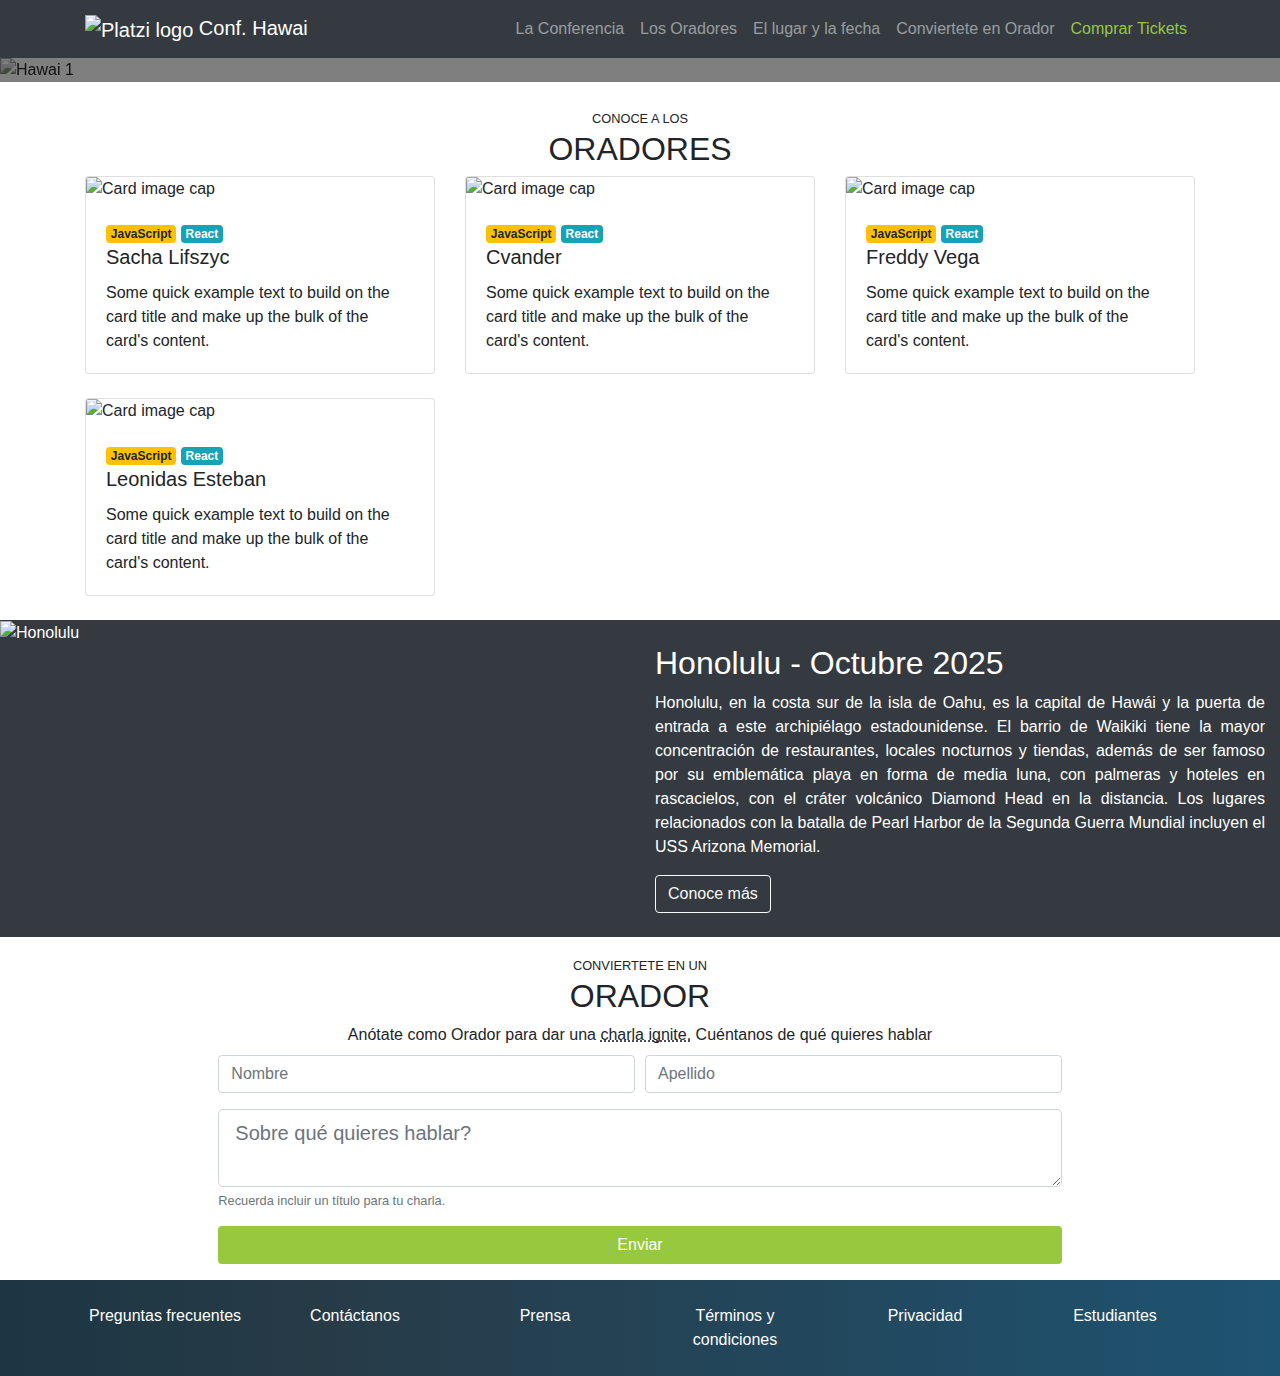
==== index.html @ 94333151 "se añade .gitignore al proyecto" ====
<!doctype html>
<html lang="en">
  <head>
    <!-- Required meta tags -->
    <meta charset="utf-8">
    <meta name="viewport" content="width=device-width, initial-scale=1, shrink-to-fit=no">

    <!-- Bootstrap CSS -->
    <link rel="stylesheet" href="https://stackpath.bootstrapcdn.com/bootstrap/4.3.1/css/bootstrap.min.css" integrity="sha384-ggOyR0iXCbMQv3Xipma34MD+dH/1fQ784/j6cY/iJTQUOhcWr7x9JvoRxT2MZw1T" crossorigin="anonymous">
    <link rel="stylesheet" type="text/css" href="index.css">

    <title>Hello, world!</title>
  </head>
  <body data-spy="scroll" data-target="#navbar" data-offset="57">
    
  <!-- header -->
      <nav id="header" class="navbar navbar-expand-lg navbar-dark bg-dark sticky-top">
        
        <div class="container">
            <a class="navbar-brand" href="#">
              <img src="assets/images/platzi-logo.png" alt="Platzi logo">
              Conf. Hawai
            </a>
            <button class="navbar-toggler" type="button" data-toggle="collapse" data-target="#navbarSupportedContent" aria-controls="navbarSupportedContent" aria-expanded="false" aria-label="Toggle navigation">
              <span class="navbar-toggler-icon"></span>
            </button>

            <div class="collapse navbar-collapse" id="navbar">
              <ul class="navbar-nav ml-auto">
                <li class="nav-item">
                  <a class="nav-link" href="#main">La Conferencia</a>
                </li>
                <li class="nav-item">
                  <a class="nav-link" href="#speakers">Los Oradores</a>
                </li> 
                <li class="nav-item">
                  <a class="nav-link" href="#place-time">El lugar y la fecha</a>
                </li>
                <li class="nav-item">
                  <a class="nav-link" href="#conviertete-en-orador">Conviertete en Orador</a>
                </li>
                <li class="nav-item">
                  <a class="nav-link text-platzi" href="#" data-toggle="modal" data-target="#modalCompra">Comprar Tickets</a>
                </li>
              </ul>
            </div>

        </div>
  </nav>



  <!-- Main -->
<main id="main">

  <div id="carousel" class="carousel slide carousel-fade" data-ride="carousel" data-pause="false">

  <div class="carousel-inner">

    <div class="carousel-item active">
      <img class="d-block w-100" src="assets/images/hawaii.jpg" alt="Hawai 1">
    </div>

    <div class="carousel-item">
      <img class="d-block w-100" src="assets/images/hawaii2.jpg" alt="Hawai 2">
    </div>

    <div class="carousel-item">
      <img class="d-block w-100" src="assets/images/hawaii3.jpeg" alt="Hawai 3">
    </div>

    <div class="overlay carousel-caption">
      <div class="container">
        <div class="row align-items-center">
          <div class="col-md-6 offset-md-6 text-center text-md-right">
            <h1>Platzi Conf. Hawaii</h1>
            <p class="d-none d-md-block">Platzi Conf llega por primera vez a Hawaii!! Un evento para compartir con nuestra comunidad,
              el conocimiento y experiencia de los expertos que están creando el futuro de Internet.
              Ven a Conocer a miembros del Team Platzi, a otros estudiantes de Platzi y a los oradores
              de primer nivel que tenemos para tí. Te esperamos!
            </p>
            <a href="#" class="btn btn-outline-light">Quiero ser orador</a>
            <button type="button" class="btn btn-platzi" data-toggle="modal" data-target="#modalCompra">Comprar Tickets</button>
          </div>
        </div>
      </div>
    </div>

  </div>

</div>

</main>
<!-- Main -->


<!-- speakers -->
<section id="speakers" class="mt-4">
  <div class="container">

    <div class="row">
      <div class="col text-center text-uppercase">
        <small>Conoce a los</small>
        <h2>Oradores</h2>


      </div>
    </div>

    <div class="row">

      <div class="col-12 col-md-6 col-lg-4 mb-4">
        <div class="card" >
            <img class="card-img-top" src="assets/speakers/sacha.jpg" alt="Card image cap">
            <div class="card-body">
              <div class="badges">
                  <span class="badge badge-warning">JavaScript</span>
                  <span class="badge badge-info">React</span>
              </div>
              <h5 class="card-title">Sacha Lifszyc</h5>     
              <p class="card-text">Some quick example text to build on the card title and make up the bulk of the card's content.</p>
            </div>
        </div>
      </div>

      <div class="col-12 col-md-6 col-lg-4 mb-4">
        <div class="card" >
            <img class="card-img-top" src="assets/speakers/cvander.jpeg" alt="Card image cap">
            <div class="card-body">
              <div class="badges">
                  <span class="badge badge-warning">JavaScript</span>
                  <span class="badge badge-info">React</span>
              </div>
              <h5 class="card-title">Cvander</h5>
              <p class="card-text">Some quick example text to build on the card title and make up the bulk of the card's content.</p>
            </div>
        </div>
      </div>

      <div class="col-12 col-md-6 col-lg-4 mb-4">
        <div class="card" >
            <img class="card-img-top" src="assets/speakers/freddy.jpeg" alt="Card image cap">
            <div class="card-body">
              <div class="badges">
                  <span class="badge badge-warning">JavaScript</span>
                  <span class="badge badge-info">React</span>
              </div>
              <h5 class="card-title">Freddy Vega</h5>
              <p class="card-text">Some quick example text to build on the card title and make up the bulk of the card's content.</p>
            </div>
        </div>
      </div>

      <div class="col-12 col-md-6 col-lg-4 mb-4">
        <div class="card" >
            <img class="card-img-top" src="assets/speakers/leonidas2.jpeg" alt="Card image cap">
            <div class="card-body">
              <div class="badges">
                  <span class="badge badge-warning">JavaScript</span>
                  <span class="badge badge-info">React</span>
              </div>
              <h5 class="card-title">Leonidas Esteban</h5>
              <p class="card-text">Some quick example text to build on the card title and make up the bulk of the card's content.</p>
            </div>
        </div>
      </div>

    </div>
  </div>
</section>
<!-- speakers -->


<!-- lugar y fecha  -->

<section id="place-time">
  <div class="container-fluid">
    <div class="row">
      <div class="col-12 col-lg-6 pl-0 pr-0">
        <img src="assets/images/honolulu.jpg" alt="Honolulu">
      </div>
      <div class="col-12 col-lg-6 pt-2 pt-4 pb-4 align-self-center">
        <h2>Honolulu - Octubre 2025</h2>
        <p class="text-justify">Honolulu, en la costa sur de la isla de Oahu, es la capital de Hawái y la puerta de entrada a este archipiélago estadounidense. El barrio de Waikiki tiene la mayor concentración de restaurantes, locales nocturnos y tiendas, además de ser famoso por su emblemática playa en forma de media luna, con palmeras y hoteles en rascacielos, con el cráter volcánico Diamond Head en la distancia. Los lugares relacionados con la batalla de Pearl Harbor de la Segunda Guerra Mundial incluyen el USS Arizona Memorial.</p>
        <a href="https://es.wikipedia.org/wiki/Honolulu" class="btn btn-outline-light" target="_blank">Conoce más</a>
      </div>
    </div>
  </div>
</section>
<!-- lugar y fecha  -->

<!-- conviertete en speaker  -->
<section id="conviertete-en-orador" class="pt-3 pb-3">

  <div class="conteiner">

    <div class="row">
      <div class="col text-uppercase text-center">
        <small >Conviertete en un</small>
        <h2>ORADOR</h2>
      </div>
    </div>
    
    <div class="row">
      <div class="col text-center">
        Anótate como Orador para dar una <abbr data-toggle="tooltip" data-placement="bottom" title="Charlas de 5 minutos">charla ignite.</abbr>
        Cuéntanos de qué quieres hablar
      </div>
    </div>

    <div class="row">
      <div class="col col-md-10 offset-md-1 col-lg-8 offset-lg-2 pt-2">

        <form>
          <div class="form-row">
            <div class="form-group col-12 col-md-6">
              <input type="text" class="form-control" placeholder="Nombre">
            </div>
            <div class="form-group col-12 col-md-6">
              <input type="text" class="form-control" placeholder="Apellido">
            </div>
          </div>
          
          <div class="form-row">
          <div class="form-group col">
            <textarea name="text" class="form-control form-control-lg" placeholder="Sobre qué quieres hablar?"></textarea>
            <small class="form-text text-muted">
              Recuerda incluir un título para tu charla.
            </small>
          </div>
        </div>

        <div class="form-row">
          <div class="col">
            <button type="submit" class="btn btn-platzi btn-block">Enviar</button>
          </div>
        </div>

        </form>

      </div>
    </div>

  </div>

</section>

<!-- conviertete en speaker  -->



   <!-- footer -->
    
    <footer id="footer" class="pb-4 pt-4">

      <div class="container">
        
        <div class="row text-center">
          
          <div class="col-12 col-lg">
            <a href="#">Preguntas frecuentes</a>
          </div>
          <div class="col-12 col-lg">
            <a href="#">Contáctanos</a>
          </div>
          <div class="col-12 col-lg">
            <a href="#">Prensa</a>
          </div>
          <div class="col-12 col-lg">
            <a href="#">Términos y condiciones</a>
          </div>
          <div class="col-12 col-lg">
            <a href="#">Privacidad</a>
          </div>
          <div class="col-12 col-lg">
            <a href="#">Estudiantes</a>
          </div>

        </div>

      </div>
      
    </footer>

    <!-- footer -->

<!-- Modal -->
<div class="modal fade" id="modalCompra" tabindex="-1" role="dialog" aria-labelledby="exampleModalCenterTitle" aria-hidden="true">
  <div class="modal-dialog modal-dialog-centered" role="document">
    <div class="modal-content">
      <div class="modal-header">
        <h5 class="modal-title" id="exampleModalCenterTitle">Comprar Tickets</h5>
        <button type="button" class="close" data-dismiss="modal" aria-label="Close">
          <span aria-hidden="true">&times;</span>
        </button>
      </div>
      <div class="modal-body">
        <form>
          <div class="form-row">
            <div class="form-group col">
              <div class="input-group mb-3">
                <div class="input-group-prepend">
                  <span class="input-group-text" id="basic-addon1">@</span>
                </div>
                <input type="text" class="form-control" placeholder="Username" aria-label="Username" aria-describedby="basic-addon1">
              </div>
            </div>
          </div>
        </form>
        <div class="alert alert-warning" role="alert">
          Recibirás un correo de confirmaciónsi sales sorteado!
        </div>
      </div>
      <div class="modal-footer">
        <button type="button" class="btn btn-secondary" data-dismiss="modal">Cancelar</button>
        <button type="button" class="btn btn-platzi">Comprar</button>
      </div>
    </div>
  </div>
</div>
<!-- /Modal -->








    <!-- Optional JavaScript -->
    <!-- jQuery first, then Popper.js, then Bootstrap JS -->
    <script src="https://code.jquery.com/jquery-3.3.1.slim.min.js" integrity="sha384-q8i/X+965DzO0rT7abK41JStQIAqVgRVzpbzo5smXKp4YfRvH+8abtTE1Pi6jizo" crossorigin="anonymous"></script>
    <script src="https://cdnjs.cloudflare.com/ajax/libs/popper.js/1.14.7/umd/popper.min.js" integrity="sha384-UO2eT0CpHqdSJQ6hJty5KVphtPhzWj9WO1clHTMGa3JDZwrnQq4sF86dIHNDz0W1" crossorigin="anonymous"></script>
    <script src="https://stackpath.bootstrapcdn.com/bootstrap/4.3.1/js/bootstrap.min.js" integrity="sha384-JjSmVgyd0p3pXB1rRibZUAYoIIy6OrQ6VrjIEaFf/nJGzIxFDsf4x0xIM+B07jRM" crossorigin="anonymous"></script>
    <script type="text/javascript" src="index.js"></script>
  </body>
</html>
---- index.css ----
.text-platzi{
	color: #97c93e !important;
}

.btn-platzi{
	background-color: #97c93e;
	color: white !important;
}
.btn-platzi:hover{
	background-color: #82ad36;
}

#header img{
	width: 80px;
}

#main .carousel-inner  img{
	max-height: 70vh;
	object-fit: cover;
	filter: grayscale(70%);
}

#carousel{
	position: relative; 
}
#carousel .overlay{
	position: absolute;
	top: 0;
	bottom: 0;
	left: 0;
	right: 0;
	background-color: rgba(0, 0, 0, 0.5);
	color: white;
}

#carousel .overlay .container, 
#carousel .overlay .row{
	height: 100%;
}

#footer{
	background: linear-gradient(90deg,#1c3643,#273b47 25%,#1e5372);
}
#footer a {
	color: white;
}

#place-time{
	background-color: #343a40;
	color: white;
}

#place-time img{
	max-width: 100%;
}
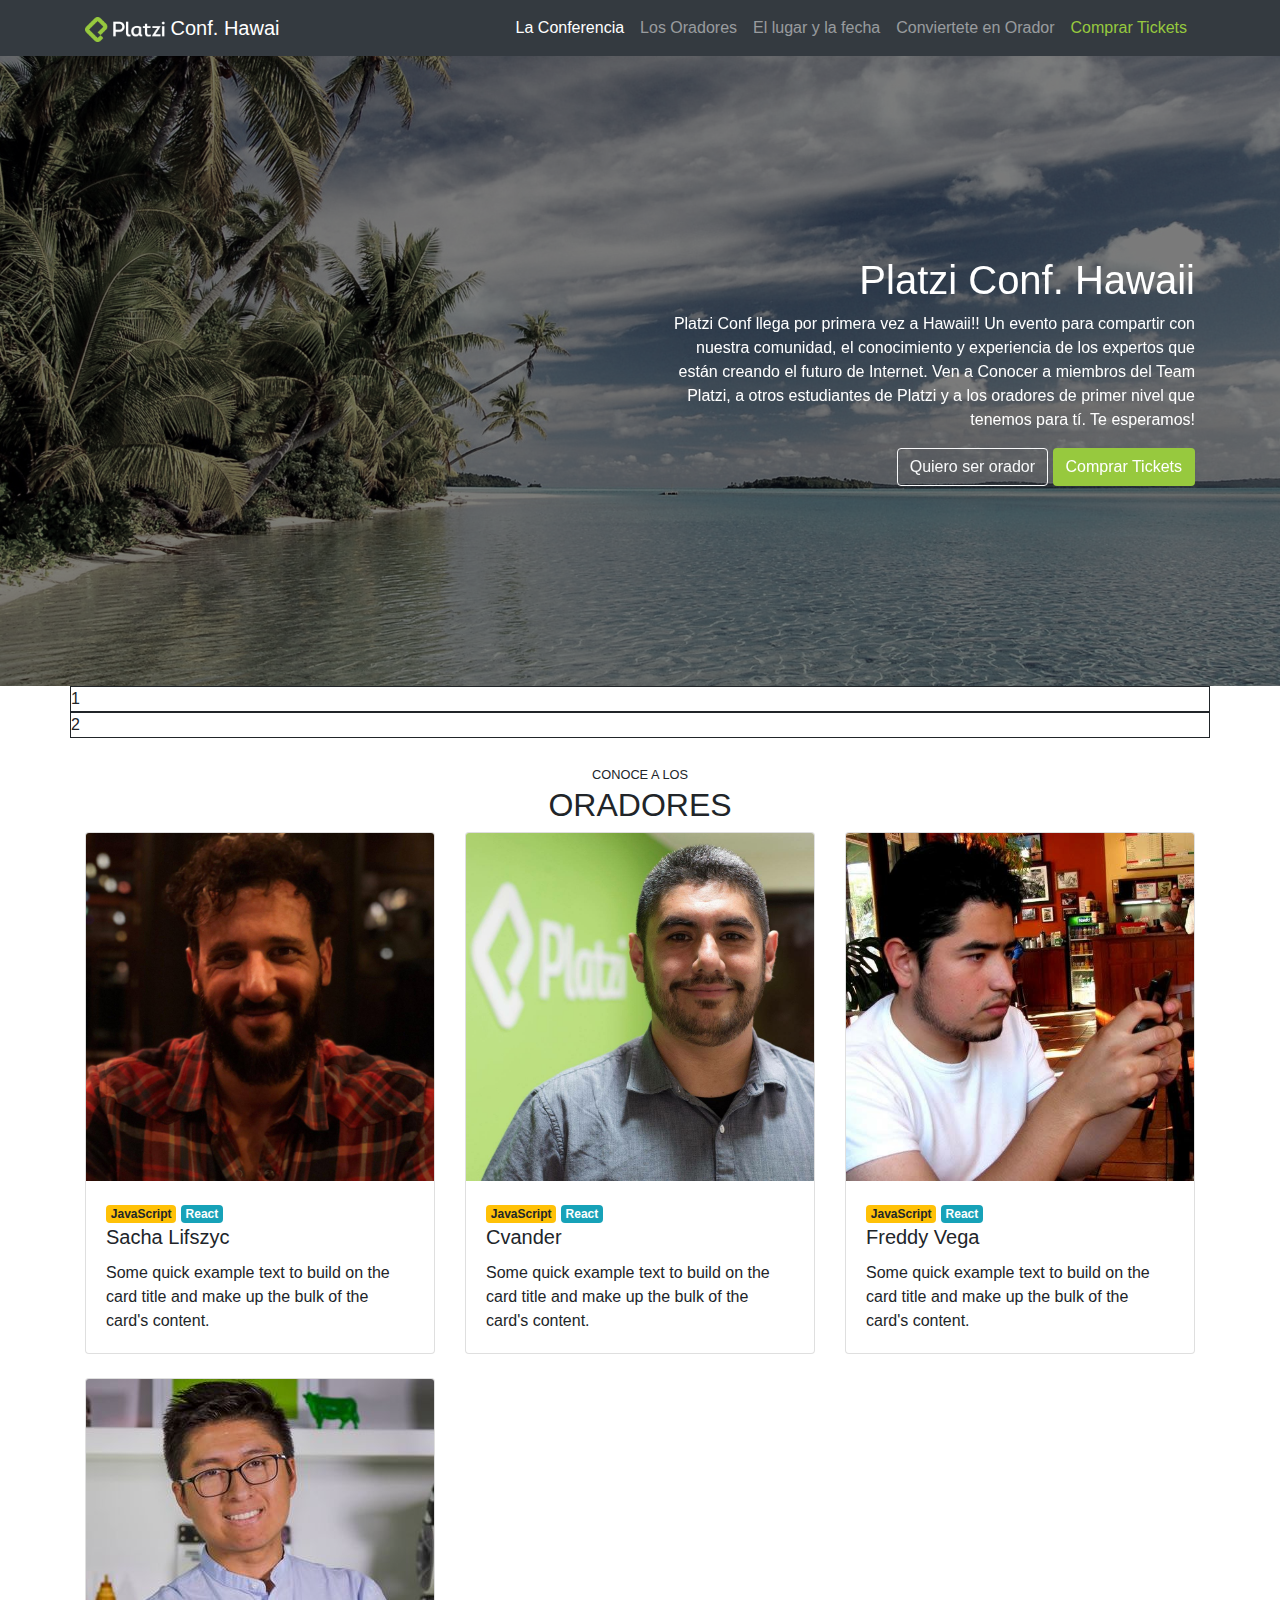
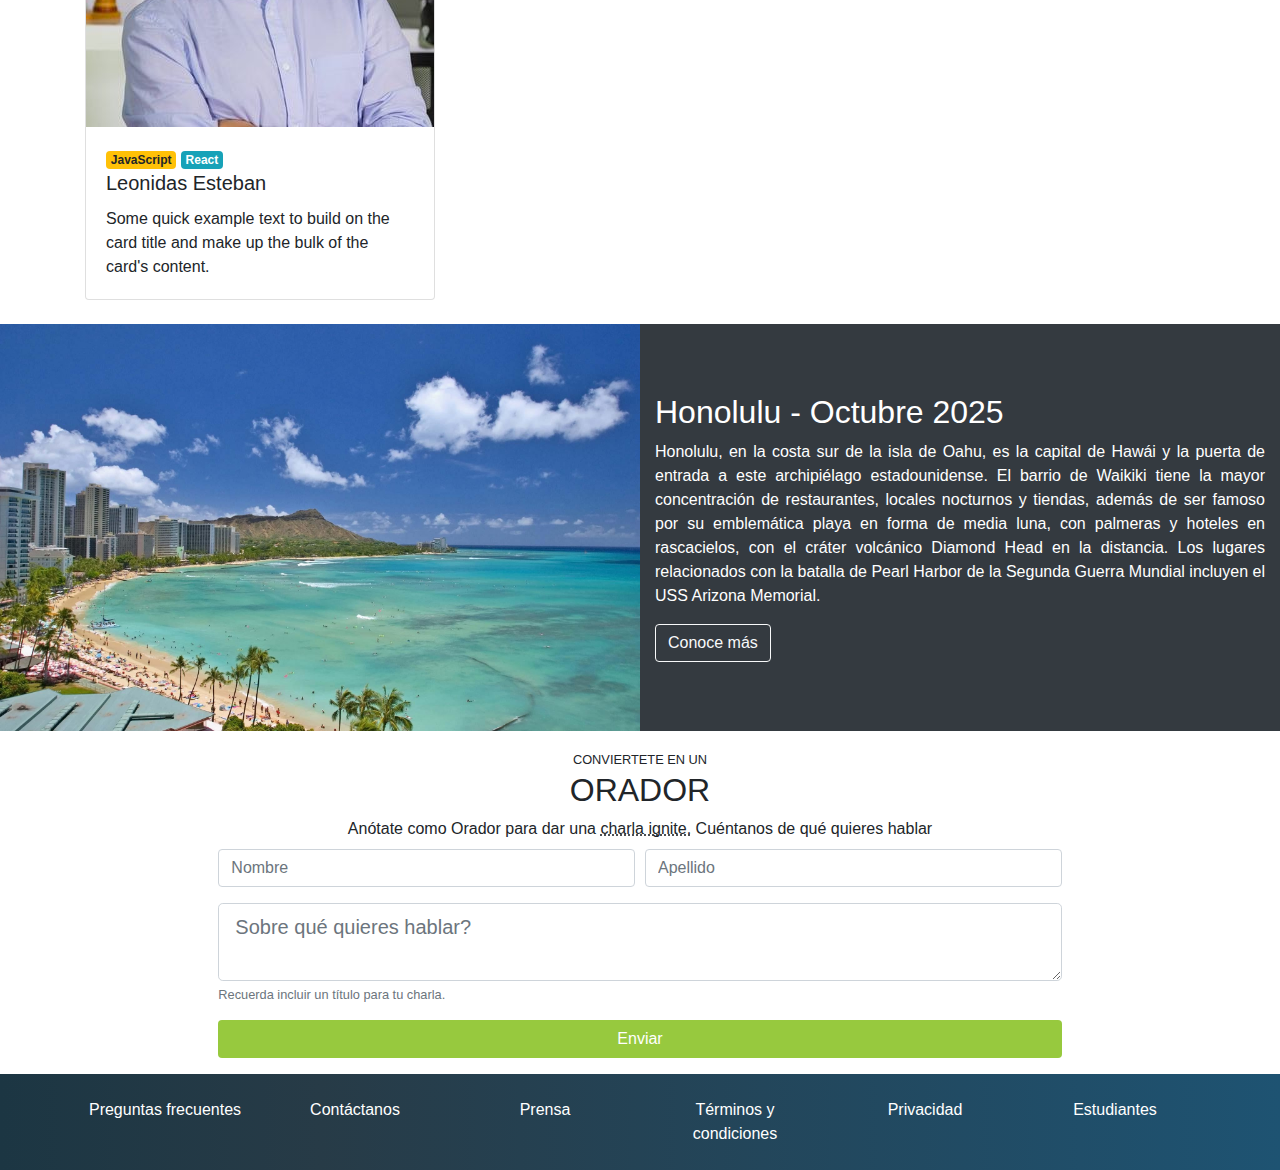
==== commit 7491cafe: "se cambia data-target con id correspondiente al div" ====
--- a/index.html
+++ b/index.html
@@ -21,7 +21,7 @@
               <img src="assets/images/platzi-logo.png" alt="Platzi logo">
               Conf. Hawai
             </a>
-            <button class="navbar-toggler" type="button" data-toggle="collapse" data-target="#navbarSupportedContent" aria-controls="navbarSupportedContent" aria-expanded="false" aria-label="Toggle navigation">
+            <button class="navbar-toggler" type="button" data-toggle="collapse" data-target="#navbar" aria-controls="navbarSupportedContent" aria-expanded="false" aria-label="Toggle navigation">
               <span class="navbar-toggler-icon"></span>
             </button>
 
@@ -81,6 +81,7 @@
             </p>
             <a href="#" class="btn btn-outline-light">Quiero ser orador</a>
             <button type="button" class="btn btn-platzi" data-toggle="modal" data-target="#modalCompra">Comprar Tickets</button>
+
           </div>
         </div>
       </div>
@@ -92,6 +93,16 @@
 
 </main>
 <!-- Main -->
+
+<div class="container">
+  <div class="row" style="border: 1px solid;">
+    1
+  </div>
+  <div class="row" style="border: 1px solid;">
+    2
+  </div>
+</div>
+
 
 
 <!-- speakers -->
